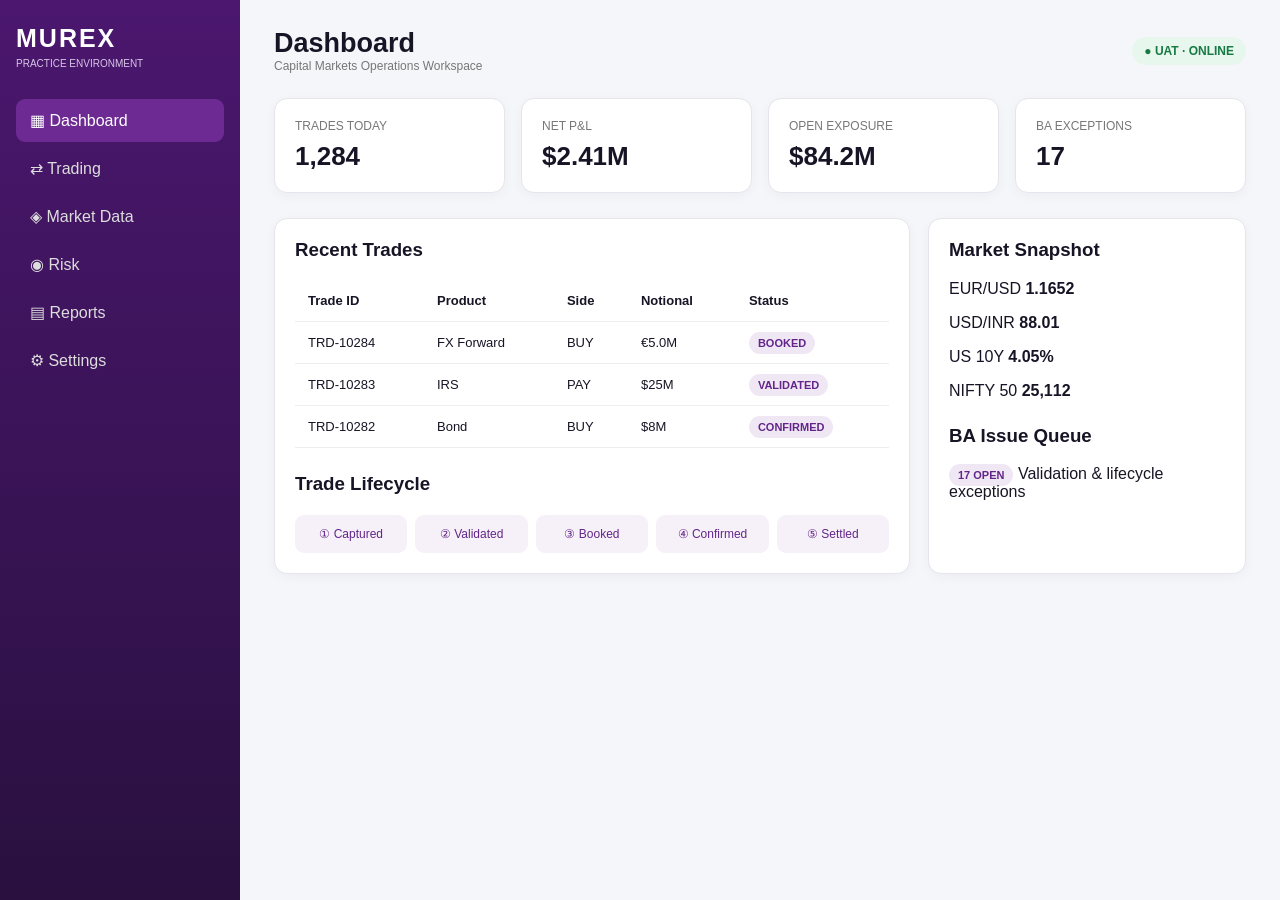
==== index.html @ ba1c30b9 "Create Murex web application landing page" ====
<!doctype html>
<html lang="en">
<head><meta charset="UTF-8"><meta name="viewport" content="width=device-width,initial-scale=1.0"><title>MUREX Practice Environment</title><meta name="description" content="MUREX capital markets practice environment"><style>body{margin:0;font-family:Inter,Segoe UI,Arial,sans-serif;background:#f5f6fa;color:#171525}*{box-sizing:border-box}.app{display:flex;min-height:100vh}.side{width:240px;background:linear-gradient(180deg,#4b176f,#29103f);color:white;padding:24px 16px}.brand{font-size:25px;font-weight:800;letter-spacing:2px}.sub{font-size:10px;color:#d9c6e7;margin:5px 0 30px}.nav{padding:12px 14px;border-radius:9px;margin:5px 0;color:#ddd;cursor:pointer}.nav.active,.nav:hover{background:#6d2a93;color:white}.main{flex:1;padding:28px 34px}.top{display:flex;justify-content:space-between;align-items:center}.title{font-size:27px;font-weight:750}.status{background:#e7f7ed;color:#187a43;padding:7px 12px;border-radius:20px;font-size:12px;font-weight:700}.cards{display:grid;grid-template-columns:repeat(4,1fr);gap:16px;margin:25px 0}.card,.panel{background:white;border:1px solid #e7e4eb;border-radius:13px;padding:20px;box-shadow:0 3px 12px #24132b0a}.label{font-size:12px;color:#777}.value{font-size:26px;font-weight:750;margin-top:8px}.grid{display:grid;grid-template-columns:2fr 1fr;gap:18px}.panel h3{margin-top:0}.table{width:100%;border-collapse:collapse;font-size:13px}.table th,.table td{text-align:left;padding:13px;border-bottom:1px solid #eee}.pill{padding:5px 9px;border-radius:15px;background:#f0e7f5;color:#63258a;font-size:11px;font-weight:700}.life{display:flex;justify-content:space-between;gap:8px;margin-top:20px}.step{text-align:center;flex:1;padding:12px;background:#f6f1f8;border-radius:9px;color:#63258a;font-size:12px}.form{display:grid;grid-template-columns:repeat(2,1fr);gap:14px}.field label{display:block;font-size:12px;color:#666;margin-bottom:6px}.field input,.field select{width:100%;padding:11px;border:1px solid #dcd7e2;border-radius:8px}.btn{background:#592078;color:white;border:0;padding:12px 18px;border-radius:8px;font-weight:700;cursor:pointer;margin-top:15px}.notice{margin-top:15px;padding:12px;background:#f4edf7;color:#552071;border-radius:8px;font-size:13px}@media(max-width:900px){.side{width:190px}.cards{grid-template-columns:repeat(2,1fr)}.grid{grid-template-columns:1fr}}@media(max-width:650px){.side{display:none}.main{padding:20px}.cards{grid-template-columns:1fr}.form{grid-template-columns:1fr}}
</style></head><body><div class="app"><aside class="side"><div class="brand">MUREX</div><div class="sub">PRACTICE ENVIRONMENT</div><div class="nav active" onclick="show('dashboard',this)">▦ Dashboard</div><div class="nav" onclick="show('trading',this)">⇄ Trading</div><div class="nav" onclick="show('market',this)">◈ Market Data</div><div class="nav" onclick="show('risk',this)">◉ Risk</div><div class="nav" onclick="show('reports',this)">▤ Reports</div><div class="nav" onclick="show('settings',this)">⚙ Settings</div></aside><main class="main"><div class="top"><div><div class="title" id="title">Dashboard</div><div class="label">Capital Markets Operations Workspace</div></div><div class="status">● UAT · ONLINE</div></div><div id="content"></div></main></div><script>
const data={trades:1284,pnl:'$2.41M',exposure:'$84.2M',issues:17};
function dashboard(){return `<div class="cards"><div class="card"><div class="label">TRADES TODAY</div><div class="value">${data.trades.toLocaleString()}</div></div><div class="card"><div class="label">NET P&L</div><div class="value">${data.pnl}</div></div><div class="card"><div class="label">OPEN EXPOSURE</div><div class="value">${data.exposure}</div></div><div class="card"><div class="label">BA EXCEPTIONS</div><div class="value">${data.issues}</div></div></div><div class="grid"><section class="panel"><h3>Recent Trades</h3><table class="table"><tr><th>Trade ID</th><th>Product</th><th>Side</th><th>Notional</th><th>Status</th></tr><tr><td>TRD-10284</td><td>FX Forward</td><td>BUY</td><td>€5.0M</td><td><span class="pill">BOOKED</span></td></tr><tr><td>TRD-10283</td><td>IRS</td><td>PAY</td><td>$25M</td><td><span class="pill">VALIDATED</span></td></tr><tr><td>TRD-10282</td><td>Bond</td><td>BUY</td><td>$8M</td><td><span class="pill">CONFIRMED</span></td></tr></table><h3 style="margin-top:25px">Trade Lifecycle</h3><div class="life"><div class="step">① Captured</div><div class="step">② Validated</div><div class="step">③ Booked</div><div class="step">④ Confirmed</div><div class="step">⑤ Settled</div></div></section><section class="panel"><h3>Market Snapshot</h3><p>EUR/USD <b>1.1652</b></p><p>USD/INR <b>88.01</b></p><p>US 10Y <b>4.05%</b></p><p>NIFTY 50 <b>25,112</b></p><h3 style="margin-top:25px">BA Issue Queue</h3><p><span class="pill">17 OPEN</span> Validation & lifecycle exceptions</p></section></div>`}
function trading(){return `<div class="panel" style="margin-top:25px"><h3>Trade Capture</h3><div class="form"><div class="field"><label>Product</label><select><option>FX Forward</option><option>Interest Rate Swap</option><option>Bond</option></select></div><div class="field"><label>Buy / Sell</label><select><option>BUY</option><option>SELL</option></select></div><div class="field"><label>Currency Pair</label><input value="EUR/USD"></div><div class="field"><label>Notional</label><input value="5000000"></div><div class="field"><label>Trade Date</label><input type="date" value="2026-09-10"></div><div class="field"><label>Settlement Date</label><input type="date" value="2026-09-15"></div><div class="field"><label>Counterparty</label><input value="Global Bank"></div><div class="field"><label>Rate</label><input value="1.1652"></div></div><button class="btn" onclick="validateTrade()">VALIDATE & BOOK</button><div id="notice"></div></div>`}
function simple(name,text){return `<div class="panel" style="margin-top:25px"><h3>${name}</h3><p>${text}</p><div class="notice">Module foundation ready. This area will be expanded with interactive BA practice workflows.</div></div>`}
function validateTrade(){document.getElementById('notice').innerHTML='<div class="notice">✓ Validation successful — trade TRD-10285 is ready for booking.</div>'}
function show(page,el){document.querySelectorAll('.nav').forEach(x=>x.classList.remove('active'));el.classList.add('active');document.getElementById('title').textContent=page[0].toUpperCase()+page.slice(1);document.getElementById('content').innerHTML=page==='dashboard'?dashboard():page==='trading'?trading():page==='market'?simple('Market Data','Live-style market data workspace for rates, FX, bonds and reference data.'):page==='risk'?simple('Risk','Exposure, sensitivities, limits and exception analysis workspace.'):page==='reports'?simple('Reports','Operational, P&L, trade lifecycle and BA analysis reports.'):simple('Settings','Environment, reference data and user configuration.')}show('dashboard',document.querySelector('.nav'));
</script></body></html>
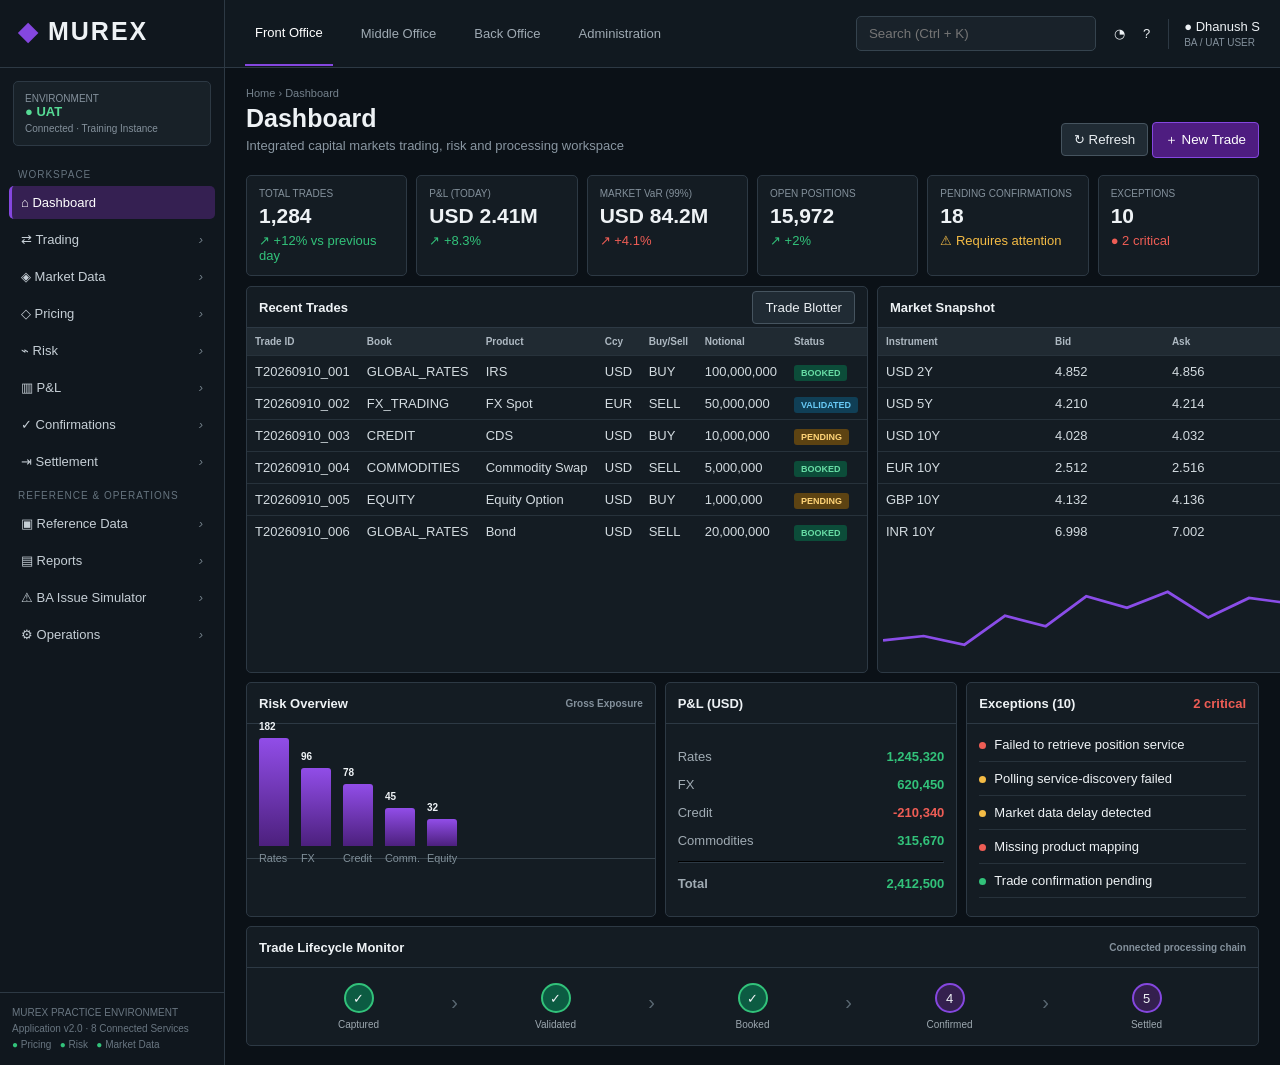
==== commit 3919301f: "Build enterprise Murex practice workspace with connected modules and data tabs" ====
--- a/index.html
+++ b/index.html
@@ -1,11 +1,11 @@
-<!doctype html>
-<html lang="en">
-<head><meta charset="UTF-8"><meta name="viewport" content="width=device-width,initial-scale=1.0"><title>MUREX Practice Environment</title><meta name="description" content="MUREX capital markets practice environment"><style>body{margin:0;font-family:Inter,Segoe UI,Arial,sans-serif;background:#f5f6fa;color:#171525}*{box-sizing:border-box}.app{display:flex;min-height:100vh}.side{width:240px;background:linear-gradient(180deg,#4b176f,#29103f);color:white;padding:24px 16px}.brand{font-size:25px;font-weight:800;letter-spacing:2px}.sub{font-size:10px;color:#d9c6e7;margin:5px 0 30px}.nav{padding:12px 14px;border-radius:9px;margin:5px 0;color:#ddd;cursor:pointer}.nav.active,.nav:hover{background:#6d2a93;color:white}.main{flex:1;padding:28px 34px}.top{display:flex;justify-content:space-between;align-items:center}.title{font-size:27px;font-weight:750}.status{background:#e7f7ed;color:#187a43;padding:7px 12px;border-radius:20px;font-size:12px;font-weight:700}.cards{display:grid;grid-template-columns:repeat(4,1fr);gap:16px;margin:25px 0}.card,.panel{background:white;border:1px solid #e7e4eb;border-radius:13px;padding:20px;box-shadow:0 3px 12px #24132b0a}.label{font-size:12px;color:#777}.value{font-size:26px;font-weight:750;margin-top:8px}.grid{display:grid;grid-template-columns:2fr 1fr;gap:18px}.panel h3{margin-top:0}.table{width:100%;border-collapse:collapse;font-size:13px}.table th,.table td{text-align:left;padding:13px;border-bottom:1px solid #eee}.pill{padding:5px 9px;border-radius:15px;background:#f0e7f5;color:#63258a;font-size:11px;font-weight:700}.life{display:flex;justify-content:space-between;gap:8px;margin-top:20px}.step{text-align:center;flex:1;padding:12px;background:#f6f1f8;border-radius:9px;color:#63258a;font-size:12px}.form{display:grid;grid-template-columns:repeat(2,1fr);gap:14px}.field label{display:block;font-size:12px;color:#666;margin-bottom:6px}.field input,.field select{width:100%;padding:11px;border:1px solid #dcd7e2;border-radius:8px}.btn{background:#592078;color:white;border:0;padding:12px 18px;border-radius:8px;font-weight:700;cursor:pointer;margin-top:15px}.notice{margin-top:15px;padding:12px;background:#f4edf7;color:#552071;border-radius:8px;font-size:13px}@media(max-width:900px){.side{width:190px}.cards{grid-template-columns:repeat(2,1fr)}.grid{grid-template-columns:1fr}}@media(max-width:650px){.side{display:none}.main{padding:20px}.cards{grid-template-columns:1fr}.form{grid-template-columns:1fr}}
-</style></head><body><div class="app"><aside class="side"><div class="brand">MUREX</div><div class="sub">PRACTICE ENVIRONMENT</div><div class="nav active" onclick="show('dashboard',this)">▦ Dashboard</div><div class="nav" onclick="show('trading',this)">⇄ Trading</div><div class="nav" onclick="show('market',this)">◈ Market Data</div><div class="nav" onclick="show('risk',this)">◉ Risk</div><div class="nav" onclick="show('reports',this)">▤ Reports</div><div class="nav" onclick="show('settings',this)">⚙ Settings</div></aside><main class="main"><div class="top"><div><div class="title" id="title">Dashboard</div><div class="label">Capital Markets Operations Workspace</div></div><div class="status">● UAT · ONLINE</div></div><div id="content"></div></main></div><script>
-const data={trades:1284,pnl:'$2.41M',exposure:'$84.2M',issues:17};
-function dashboard(){return `<div class="cards"><div class="card"><div class="label">TRADES TODAY</div><div class="value">${data.trades.toLocaleString()}</div></div><div class="card"><div class="label">NET P&L</div><div class="value">${data.pnl}</div></div><div class="card"><div class="label">OPEN EXPOSURE</div><div class="value">${data.exposure}</div></div><div class="card"><div class="label">BA EXCEPTIONS</div><div class="value">${data.issues}</div></div></div><div class="grid"><section class="panel"><h3>Recent Trades</h3><table class="table"><tr><th>Trade ID</th><th>Product</th><th>Side</th><th>Notional</th><th>Status</th></tr><tr><td>TRD-10284</td><td>FX Forward</td><td>BUY</td><td>€5.0M</td><td><span class="pill">BOOKED</span></td></tr><tr><td>TRD-10283</td><td>IRS</td><td>PAY</td><td>$25M</td><td><span class="pill">VALIDATED</span></td></tr><tr><td>TRD-10282</td><td>Bond</td><td>BUY</td><td>$8M</td><td><span class="pill">CONFIRMED</span></td></tr></table><h3 style="margin-top:25px">Trade Lifecycle</h3><div class="life"><div class="step">① Captured</div><div class="step">② Validated</div><div class="step">③ Booked</div><div class="step">④ Confirmed</div><div class="step">⑤ Settled</div></div></section><section class="panel"><h3>Market Snapshot</h3><p>EUR/USD <b>1.1652</b></p><p>USD/INR <b>88.01</b></p><p>US 10Y <b>4.05%</b></p><p>NIFTY 50 <b>25,112</b></p><h3 style="margin-top:25px">BA Issue Queue</h3><p><span class="pill">17 OPEN</span> Validation & lifecycle exceptions</p></section></div>`}
-function trading(){return `<div class="panel" style="margin-top:25px"><h3>Trade Capture</h3><div class="form"><div class="field"><label>Product</label><select><option>FX Forward</option><option>Interest Rate Swap</option><option>Bond</option></select></div><div class="field"><label>Buy / Sell</label><select><option>BUY</option><option>SELL</option></select></div><div class="field"><label>Currency Pair</label><input value="EUR/USD"></div><div class="field"><label>Notional</label><input value="5000000"></div><div class="field"><label>Trade Date</label><input type="date" value="2026-09-10"></div><div class="field"><label>Settlement Date</label><input type="date" value="2026-09-15"></div><div class="field"><label>Counterparty</label><input value="Global Bank"></div><div class="field"><label>Rate</label><input value="1.1652"></div></div><button class="btn" onclick="validateTrade()">VALIDATE & BOOK</button><div id="notice"></div></div>`}
-function simple(name,text){return `<div class="panel" style="margin-top:25px"><h3>${name}</h3><p>${text}</p><div class="notice">Module foundation ready. This area will be expanded with interactive BA practice workflows.</div></div>`}
-function validateTrade(){document.getElementById('notice').innerHTML='<div class="notice">✓ Validation successful — trade TRD-10285 is ready for booking.</div>'}
-function show(page,el){document.querySelectorAll('.nav').forEach(x=>x.classList.remove('active'));el.classList.add('active');document.getElementById('title').textContent=page[0].toUpperCase()+page.slice(1);document.getElementById('content').innerHTML=page==='dashboard'?dashboard():page==='trading'?trading():page==='market'?simple('Market Data','Live-style market data workspace for rates, FX, bonds and reference data.'):page==='risk'?simple('Risk','Exposure, sensitivities, limits and exception analysis workspace.'):page==='reports'?simple('Reports','Operational, P&L, trade lifecycle and BA analysis reports.'):simple('Settings','Environment, reference data and user configuration.')}show('dashboard',document.querySelector('.nav'));
-</script></body></html>+<!doctype html><html><head><meta charset="UTF-8"><meta name="viewport" content="width=device-width,initial-scale=1"><title>MUREX Enterprise Practice Environment</title><style>:root{--bg:#0b1117;--p:#141c23;--p2:#1b252e;--line:#2d3944;--t:#eef2f5;--m:#8996a1;--v:#8547df;--v2:#4e1d80;--teal:#009b91;--g:#32c27a;--y:#f4bb45;--r:#ee5d55}*{box-sizing:border-box}body{margin:0;background:var(--bg);color:var(--t);font:13px Segoe UI,Arial,sans-serif}.app{display:grid;grid-template-columns:225px 1fr;min-height:100vh}.side{background:#10171e;border-right:1px solid var(--line);display:flex;flex-direction:column}.logo{height:68px;padding:17px 18px;border-bottom:1px solid var(--line);font-size:25px;font-weight:800;letter-spacing:2px}.logo i{color:var(--v);font-style:normal}.env{margin:13px;background:#182128;border:1px solid var(--line);border-radius:5px;padding:11px}.env b{color:#56db95}.sec{padding:10px 18px 4px;color:#66747f;font-size:10px;text-transform:uppercase;letter-spacing:1px}.nav{margin:2px 9px;padding:9px 12px;border-radius:5px;color:#c6cfd6;cursor:pointer;display:flex;gap:10px;align-items:center}.nav:hover,.nav.active{background:#352052;color:#fff;border-left:3px solid var(--v);padding-left:9px}.arr{margin-left:auto;color:#74818b}.foot{margin-top:auto;border-top:1px solid var(--line);padding:12px;color:#697681;font-size:10px;line-height:1.6}.main{min-width:0}.top{height:68px;background:#111920;border-bottom:1px solid var(--line);display:flex;align-items:center;padding:0 20px;gap:18px}.top span{padding:24px 10px;color:#9faab3}.top span.active{color:#fff;border-bottom:2px solid var(--v)}.search{margin-left:auto;background:#19222a;border:1px solid #35434e;border-radius:5px;padding:9px 12px;color:white;width:240px}.user{border-left:1px solid var(--line);padding-left:15px}.work{padding:19px 21px}.crumb{color:#74818c;font-size:11px;margin-bottom:5px}.head{display:flex;justify-content:space-between;align-items:end}.head h1{margin:0;font-size:25px}.head p{margin:5px 0;color:var(--m)}button{border:1px solid #46545f;background:#202b34;color:#e8edf1;padding:8px 12px;border-radius:4px;cursor:pointer}button:hover{border-color:var(--v)}button.primary{background:var(--v2);border-color:var(--v);color:#fff}.kpis{display:grid;grid-template-columns:repeat(6,1fr);gap:9px;margin:17px 0 10px}.kpi,.panel{background:var(--p);border:1px solid var(--line);border-radius:5px}.kpi{padding:12px}.label{color:#84919c;font-size:10px}.val{font-size:21px;font-weight:700;margin:5px 0}.g{color:var(--g)}.y{color:var(--y)}.r{color:var(--r)}.grid{display:grid;grid-template-columns:2fr 1fr;gap:9px;margin-bottom:9px}.grid3{display:grid;grid-template-columns:1.4fr 1fr 1fr;gap:9px;margin-bottom:9px}.ph{height:41px;border-bottom:1px solid var(--line);padding:11px 12px;display:flex;justify-content:space-between;align-items:center;font-weight:700}.tablewrap{overflow:auto}.tbl{width:100%;border-collapse:collapse;min-width:620px}.tbl th{background:#202a32;color:#aeb9c2;text-align:left;padding:8px;font-size:10px}.tbl td{padding:8px;border-top:1px solid #27323b;color:#d3dbe0}.tbl tr:hover td{background:#1b252d}.badge{padding:3px 7px;border-radius:3px;font-size:9px;font-weight:700}.booked{background:#0c4c39;color:#68dda5}.validated{background:#103f56;color:#68c9f5}.pending{background:#5d4312;color:#ffd477}.error{background:#5b211e;color:#ff8e86}.module{padding:12px}.module p{color:#a0abb3}.chart{height:135px;padding:12px;display:flex;align-items:end;gap:12px;border-bottom:1px solid #35414a}.bar{width:30px;background:linear-gradient(#914de8,#4c207d);position:relative;border-radius:3px 3px 0 0}.bar b{position:absolute;top:-17px;font-size:10px}.bar small{position:absolute;bottom:-18px;color:#81909a}.line{height:125px;padding:5px}.line svg{width:100%;height:100%}.life{display:flex;padding:15px;gap:4px}.stage{flex:1;text-align:center;position:relative}.stage:after{content:'›';position:absolute;right:-3px;top:8px;color:#596771;font-size:20px}.stage:last-child:after{display:none}.circle{width:30px;height:30px;border-radius:50%;display:grid;place-items:center;margin:auto;background:#34204e;border:2px solid var(--v)}.done .circle{background:#0c5b42;border-color:#32c27a}.stage small{display:block;color:#9ca7af;margin-top:6px;font-size:10px}.alerts{padding:4px 12px}.alert{padding:9px 0;border-bottom:1px solid #27323b}.dot{display:inline-block;width:7px;height:7px;border-radius:50%;background:var(--g);margin-right:8px}.dot.y{background:var(--y)}.dot.r{background:var(--r)}.form{display:grid;grid-template-columns:repeat(3,1fr);gap:11px;padding:14px}.field label{display:block;color:#8996a1;font-size:10px;margin-bottom:5px}.field input,.field select,.field textarea{width:100%;background:#10171d;border:1px solid #35424d;color:#e8edf0;border-radius:4px;padding:9px}.field textarea{min-height:75px}.actions{padding:0 14px 14px;display:flex;gap:7px}.tabs{display:flex;gap:4px}.tab{padding:6px 9px;background:#1a242c;border-radius:4px;color:#8c98a2;cursor:pointer}.tab.active{background:#3a205b;color:#fff}.notice{margin:0 14px 14px;padding:10px;background:#123c2e;color:#79e3b1;border-radius:4px}.toast{display:none;position:fixed;right:20px;bottom:20px;padding:12px 16px;background:#14372b;border:1px solid #25865e;border-radius:5px;color:#a0f1c8}.cards{display:grid;grid-template-columns:repeat(3,1fr);gap:9px}.cards .panel{padding:14px}@media(max-width:1100px){.kpis{grid-template-columns:repeat(3,1fr)}.grid,.grid3{grid-template-columns:1fr}.top span{display:none}}@media(max-width:700px){.app{grid-template-columns:1fr}.side{display:none}.kpis{grid-template-columns:1fr 1fr}.form{grid-template-columns:1fr}.search{width:130px}.work{padding:13px}}
+</style></head><body><div class="app"><aside class="side"><div class="logo"><i>◆</i> MUREX</div><div class="env"><div class="label">ENVIRONMENT</div><b>● UAT</b><div class="label" style="margin-top:4px">Connected · Training Instance</div></div><div class="sec">Workspace</div><div class="nav active" data-p="Dashboard">⌂ Dashboard</div><div class="nav" data-p="Trading">⇄ Trading <em class="arr">›</em></div><div class="nav" data-p="Market Data">◈ Market Data <em class="arr">›</em></div><div class="nav" data-p="Pricing">◇ Pricing <em class="arr">›</em></div><div class="nav" data-p="Risk">⌁ Risk <em class="arr">›</em></div><div class="nav" data-p="P&L">▥ P&L <em class="arr">›</em></div><div class="nav" data-p="Confirmations">✓ Confirmations <em class="arr">›</em></div><div class="nav" data-p="Settlement">⇥ Settlement <em class="arr">›</em></div><div class="sec">Reference & Operations</div><div class="nav" data-p="Reference Data">▣ Reference Data <em class="arr">›</em></div><div class="nav" data-p="Reports">▤ Reports <em class="arr">›</em></div><div class="nav" data-p="BA Issues">⚠ BA Issue Simulator <em class="arr">›</em></div><div class="nav" data-p="Operations">⚙ Operations <em class="arr">›</em></div><div class="foot">MUREX PRACTICE ENVIRONMENT<br>Application v2.0 · 8 Connected Services<br><span class="g">●</span> Pricing &nbsp; <span class="g">●</span> Risk &nbsp; <span class="g">●</span> Market Data</div></aside><main class="main"><header class="top"><span class="active">Front Office</span><span>Middle Office</span><span>Back Office</span><span>Administration</span><input class="search" placeholder="Search (Ctrl + K)"><div>◔</div><div>?</div><div class="user">● Dhanush S<br><small class="label">BA / UAT USER</small></div></header><section class="work"><div class="crumb">Home › <span id="crumb">Dashboard</span></div><div class="head"><div><h1 id="title">Dashboard</h1><p id="sub">Integrated capital markets trading, risk and processing workspace</p></div><div><button onclick="toast('Environment health check completed')">↻ Refresh</button> <button class="primary" onclick="go('Trading')">＋ New Trade</button></div></div><div id="page"></div></section></main></div><div id="toast" class="toast"></div><script>
+const S={trades:[['T20260910_001','GLOBAL_RATES','IRS','USD','BUY','100,000,000','BOOKED'],['T20260910_002','FX_TRADING','FX Spot','EUR','SELL','50,000,000','VALIDATED'],['T20260910_003','CREDIT','CDS','USD','BUY','10,000,000','PENDING'],['T20260910_004','COMMODITIES','Commodity Swap','USD','SELL','5,000,000','BOOKED'],['T20260910_005','EQUITY','Equity Option','USD','BUY','1,000,000','PENDING'],['T20260910_006','GLOBAL_RATES','Bond','USD','SELL','20,000,000','BOOKED']],market:[['USD 2Y','4.852','4.856','4.854','+2.3'],['USD 5Y','4.210','4.214','4.212','+1.8'],['USD 10Y','4.028','4.032','4.030','+1.4'],['EUR 10Y','2.512','2.516','2.514','-0.6'],['GBP 10Y','4.132','4.136','4.134','+0.3'],['INR 10Y','6.998','7.002','7.000','+0.5']]};
+function T(rows,heads){return '<div class="tablewrap"><table class="tbl"><tr>'+heads.map(h=>'<th>'+h+'</th>').join('')+'</tr>'+rows.map(r=>'<tr>'+r.map((x,i)=>'<td>'+(['BOOKED','VALIDATED','PENDING','CONFIRMED','SETTLED','FAILED'].includes(x)?'<span class="badge '+x.toLowerCase()+'">'+x+'</span>':x)+'</td>').join('')+'</tr>').join('')+'</table></div>'}
+function dashboard(){return `<div class="kpis"><div class="kpi"><div class="label">TOTAL TRADES</div><div class="val">1,284</div><div class="g">↗ +12% vs previous day</div></div><div class="kpi"><div class="label">P&L (TODAY)</div><div class="val">USD 2.41M</div><div class="g">↗ +8.3%</div></div><div class="kpi"><div class="label">MARKET VaR (99%)</div><div class="val">USD 84.2M</div><div class="r">↗ +4.1%</div></div><div class="kpi"><div class="label">OPEN POSITIONS</div><div class="val">15,972</div><div class="g">↗ +2%</div></div><div class="kpi"><div class="label">PENDING CONFIRMATIONS</div><div class="val">18</div><div class="y">⚠ Requires attention</div></div><div class="kpi"><div class="label">EXCEPTIONS</div><div class="val">10</div><div class="r">● 2 critical</div></div></div><div class="grid"><div class="panel"><div class="ph">Recent Trades <button onclick="go('Trading')">Trade Blotter</button></div>${T(S.trades,['Trade ID','Book','Product','Ccy','Buy/Sell','Notional','Status'])}</div><div class="panel"><div class="ph">Market Snapshot <span class="label">Practice feed</span></div>${T(S.market,['Instrument','Bid','Ask','Last','Δ %'])}<div class="line"><svg viewBox="0 0 600 130" preserveAspectRatio="none"><polyline points="0,100 40,95 80,105 120,72 160,84 200,50 240,63 280,45 320,74 360,52 400,58 440,31 480,48 520,36 560,45 600,25" fill="none" stroke="#8a4de8" stroke-width="3"/></svg></div></div></div><div class="grid3"><div class="panel"><div class="ph">Risk Overview <span class="label">Gross Exposure</span></div><div class="chart"><div class="bar" style="height:108px"><b>182</b><small>Rates</small></div><div class="bar" style="height:78px"><b>96</b><small>FX</small></div><div class="bar" style="height:62px"><b>78</b><small>Credit</small></div><div class="bar" style="height:38px"><b>45</b><small>Comm.</small></div><div class="bar" style="height:27px"><b>32</b><small>Equity</small></div></div></div><div class="panel"><div class="ph">P&L (USD)</div><div class="module"><p>Rates <b class="g" style="float:right">1,245,320</b></p><p>FX <b class="g" style="float:right">620,450</b></p><p>Credit <b class="r" style="float:right">-210,340</b></p><p>Commodities <b class="g" style="float:right">315,670</b></p><hr style="border-color:#2d3944"><p><b>Total</b><b class="g" style="float:right">2,412,500</b></p></div></div><div class="panel"><div class="ph">Exceptions (10) <span class="r">2 critical</span></div><div class="alerts"><div class="alert"><i class="dot r"></i>Failed to retrieve position service</div><div class="alert"><i class="dot y"></i>Polling service-discovery failed</div><div class="alert"><i class="dot y"></i>Market data delay detected</div><div class="alert"><i class="dot r"></i>Missing product mapping</div><div class="alert"><i class="dot"></i>Trade confirmation pending</div></div></div></div><div class="panel"><div class="ph">Trade Lifecycle Monitor <span class="label">Connected processing chain</span></div><div class="life"><div class="stage done"><div class="circle">✓</div><small>Captured</small></div><div class="stage done"><div class="circle">✓</div><small>Validated</small></div><div class="stage done"><div class="circle">✓</div><small>Booked</small></div><div class="stage"><div class="circle">4</div><small>Confirmed</small></div><div class="stage"><div class="circle">5</div><small>Settled</small></div></div></div>`}
+function trading(){return `<div class="grid"><div class="panel"><div class="ph">Trade Capture <span class="badge validated">UAT</span></div><div class="form"><div class="field"><label>Product Type</label><select id="prod"><option>FX Forward</option><option>FX Spot</option><option>Interest Rate Swap</option><option>Bond</option><option>CDS</option><option>Commodity Swap</option><option>Equity Option</option></select></div><div class="field"><label>Book</label><select><option>GLOBAL_RATES</option><option>FX_TRADING</option><option>CREDIT</option><option>COMMODITIES</option></select></div><div class="field"><label>Buy / Sell</label><select><option>BUY</option><option>SELL</option></select></div><div class="field"><label>Currency</label><input id="ccy" value="USD"></div><div class="field"><label>Notional</label><input id="notional" value="5000000"></div><div class="field"><label>Counterparty</label><select><option>Global Bank</option><option>Major Dealer</option><option>Investment Fund</option><option>Corporate Client</option></select></div><div class="field"><label>Trade Date</label><input type="date" value="2026-09-10"></div><div class="field"><label>Settlement Date</label><input type="date" value="2026-09-15"></div><div class="field"><label>Trade Rate</label><input value="1.1652"></div></div><div class="actions"><button onclick="validate()">✓ Validate</button><button class="primary" onclick="book()">▣ Validate & Book</button><button onclick="toast('Trade draft saved')">Save Draft</button></div><div id="msg"></div></div><div class="panel"><div class="ph">Processing & Connections</div><div class="module"><p><span class="g">●</span> Static Data Validation <b class="g" style="float:right">OK</b></p><p><span class="g">●</span> Product Mapping <b class="g" style="float:right">OK</b></p><p><span class="g">●</span> Market Data <b class="g" style="float:right">CONNECTED</b></p><p><span class="g">●</span> Pricing Engine <b class="g" style="float:right">CONNECTED</b></p><p><span class="g">●</span> Position Update <b class="g" style="float:right">READY</b></p><p><span class="y">●</span> Confirmation <b class="y" style="float:right">PENDING</b></p><p><span class="g">●</span> Settlement <b class="g" style="float:right">READY</b></p></div></div></div><div class="panel"><div class="ph">Trade Blotter <div class="tabs"><span class="tab active">All</span><span class="tab">Booked</span><span class="tab">Pending</span></div></div>${T(S.trades,['Trade ID','Book','Product','Ccy','Side','Notional','Status'])}</div>`}
+function validate(){document.getElementById('msg').innerHTML='<div class="notice">✓ Validation successful — mandatory fields, static data and product mapping passed.</div>'}function book(){const id='T20260910_'+String(S.trades.length+1).padStart(3,'0');S.trades.unshift([id,'GLOBAL_RATES',document.getElementById('prod').value,document.getElementById('ccy').value,'BUY',Number(document.getElementById('notional').value||0).toLocaleString(),'BOOKED']);toast('Trade '+id+' booked and sent through lifecycle');go('Trading')}
+function market(){return `<div class="panel"><div class="ph">Market Data Browser <div><button>Import Feed</button> <button class="primary" onclick="toast('Market data refresh completed')">↻ Refresh</button></div></div><div class="tabs" style="padding:10px"><span class="tab active">Rates</span><span class="tab">FX</span><span class="tab">Credit</span><span class="tab">Equity</span><span class="tab">Commodities</span><span class="tab">Volatility</span></div>${T(S.market,['Instrument','Bid','Ask','Last','Δ %'])}</div><div class="grid" style="margin-top:9px"><div class="panel"><div class="ph">Market Data Services</div><div class="module">${['Rates Feed','FX Spot Feed','Yield Curves','Volatility Surface','Reference Data','EOD Prices'].map(x=>`<p>● ${x}<b class="g" style="float:right">CONNECTED</b></p>`).join('')}</div></div><div class="panel"><div class="ph">Data Quality</div><div class="module"><div class="val g">99.97%</div><p>Completeness</p><div class="val">18 ms</div><p>Average feed latency</p></div></div></div>`}
+function generic(name,extra=''){return `<div class="kpis"><div class="kpi"><div class="label">SERVICE STATUS</div><div class="val g">ONLINE</div><div class="g">● Connected</div></div><div class="kpi"><div class="label">RECORDS</div><div class="val">${name==='Risk'?'1,824':'4,821'}</div><div class="label">Practice data model</div></div><div class="kpi"><div class="label">EXCEPTIONS</div><div class="val y">12</div><div class="y">Requires attention</div></div></div><div class="panel"><div class="ph">${name} Workspace</div><div class="module"><p>${extra||'Enterprise workspace connected to the practice trading, market data, reference data and lifecycle model.'}</p><div class="cards"><div class="panel"><div class="label">INPUT</div><div class="val">Connected</div><p class="muted">Reference / transaction data</p></div><div class="panel"><div class="label">PROCESSING</div><div class="val g">Online</div><p class="muted">Validation / calculation engine</p></div><div class="panel"><div class="label">OUTPUT</div><div class="val">Ready</div><p class="muted">Reports / downstream lifecycle</p></div></div></div></div>`}
+const pages={Dashboard:dashboard,Trading:trading,'Market Data':market,Pricing:()=>generic('Pricing','Pricing workspace for valuation, curves, models and repricing queues.'),Risk:()=>generic('Risk','Exposure, VaR, sensitivities, limits and risk aggregation workspace.'),'P&L':()=>generic('P&L','Daily, MTD and YTD P&L attribution by book, product and desk.'),Confirmations:()=>generic('Confirmations','Confirmation generation, matching, messaging and exception handling.'),Settlement:()=>generic('Settlement','Settlement instructions, value dates, cash movements and failed settlement monitoring.'),'Reference Data':()=>generic('Reference Data','Products, counterparties, books, currencies, calendars and settlement instructions.'),Reports:()=>generic('Reports','Trade, P&L, risk, position, market data and exception reporting.'),'BA Issues':()=>generic('BA Issue Simulator','Practice scenarios for reference-data, market-data, interface, configuration and lifecycle defects.'),Operations:()=>generic('Operations','Application services, event monitoring, health checks and integration connections.')};
+function go(name){document.querySelectorAll('.nav').forEach(n=>n.classList.toggle('active',n.dataset.p===name));document.getElementById('title').textContent=name;document.getElementById('crumb').textContent=name;document.getElementById('sub').textContent=name==='Dashboard'?'Integrated capital markets trading, risk and processing workspace':'MUREX '+name+' workspace · connected practice data model';document.getElementById('page').innerHTML=pages[name]();window.scrollTo(0,0)}document.querySelectorAll('.nav').forEach(n=>n.onclick=()=>go(n.dataset.p));function toast(m){const t=document.getElementById('toast');t.textContent='✓ '+m;t.style.display='block';setTimeout(()=>t.style.display='none',2500)}go('Dashboard');</script></body></html>
